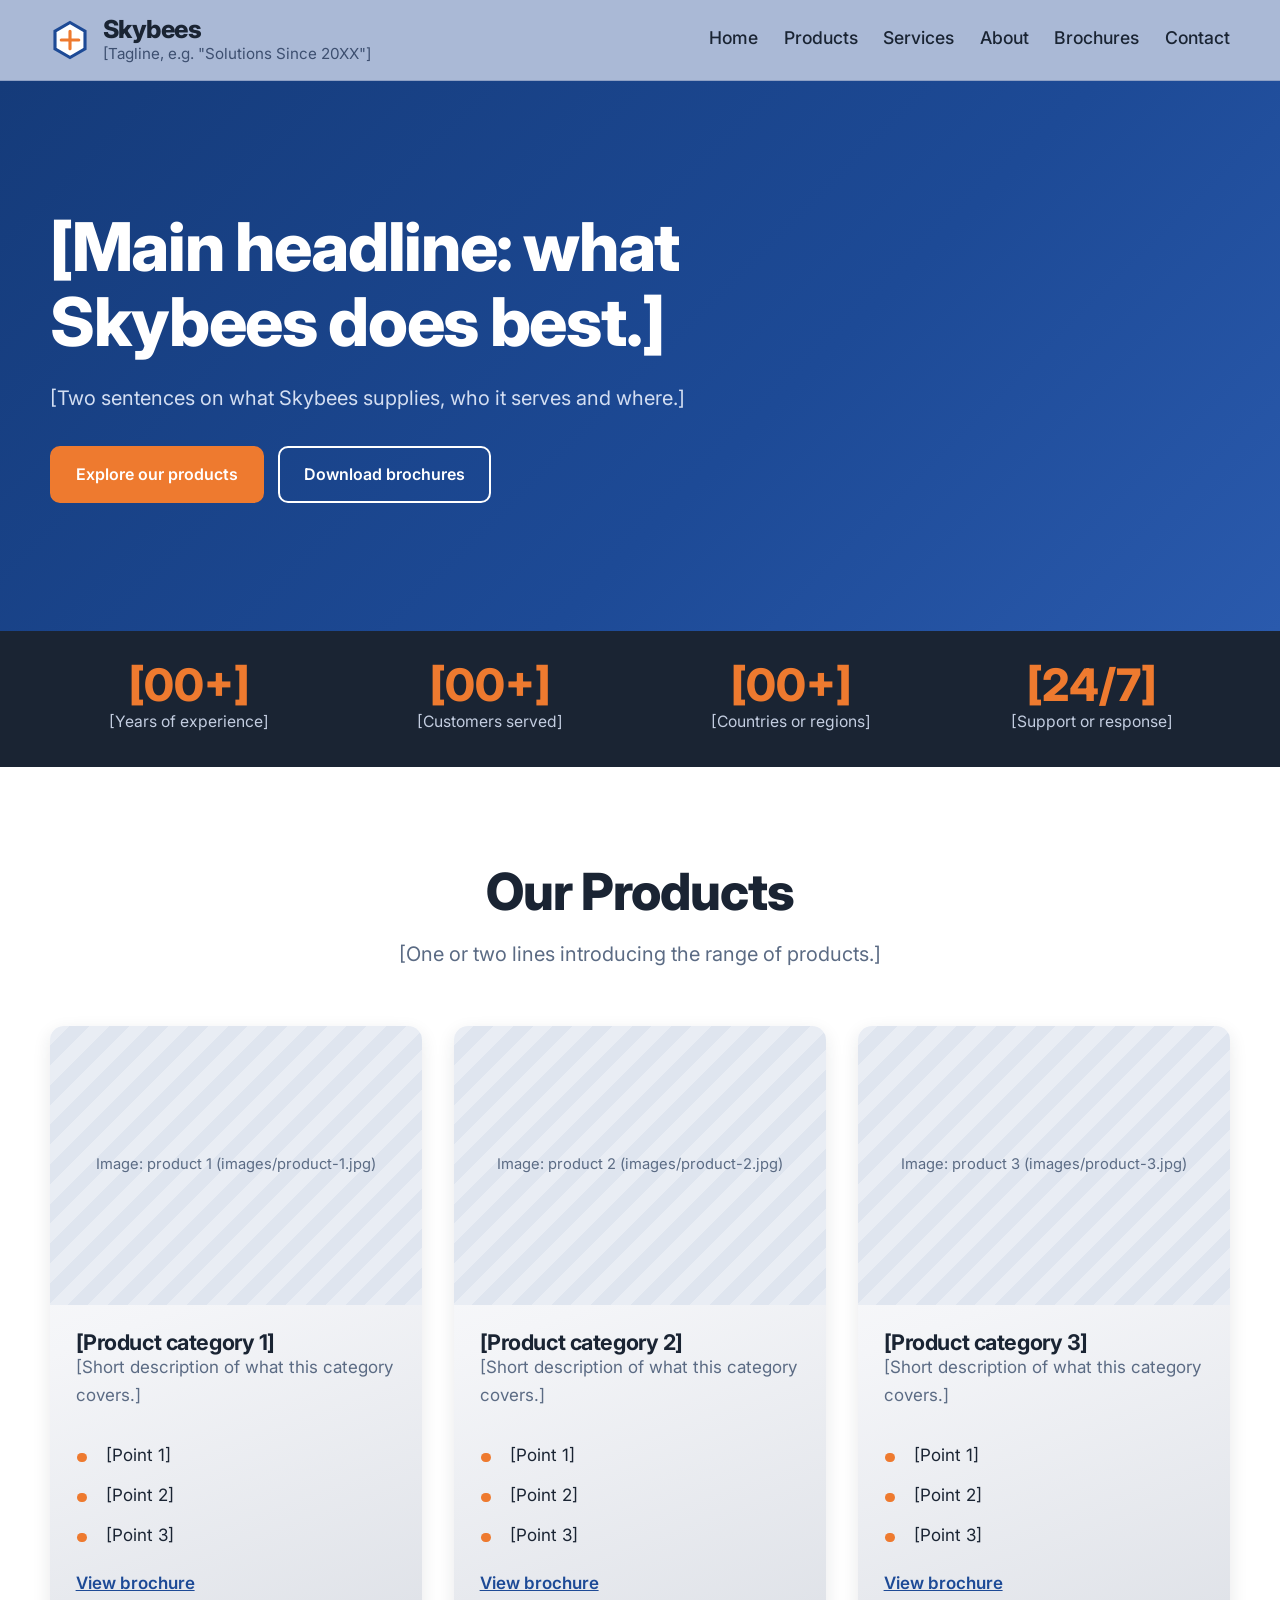
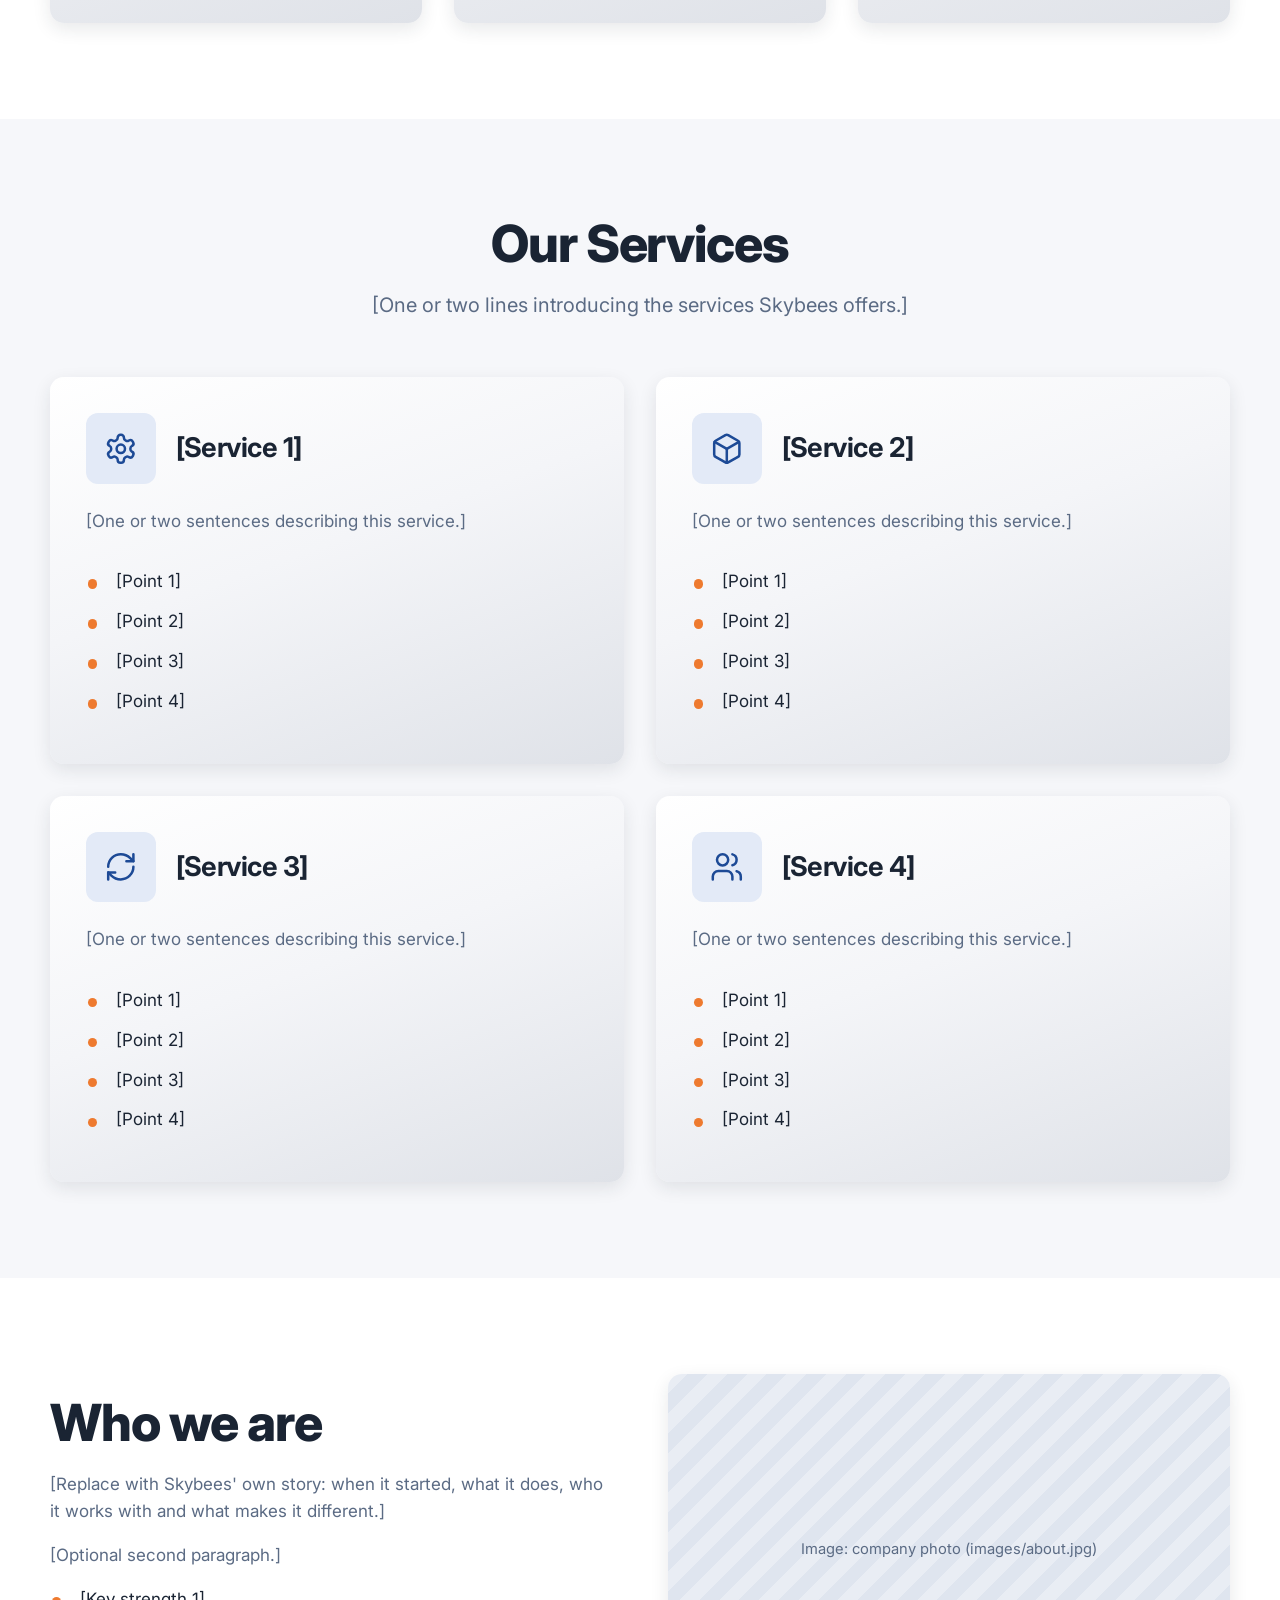
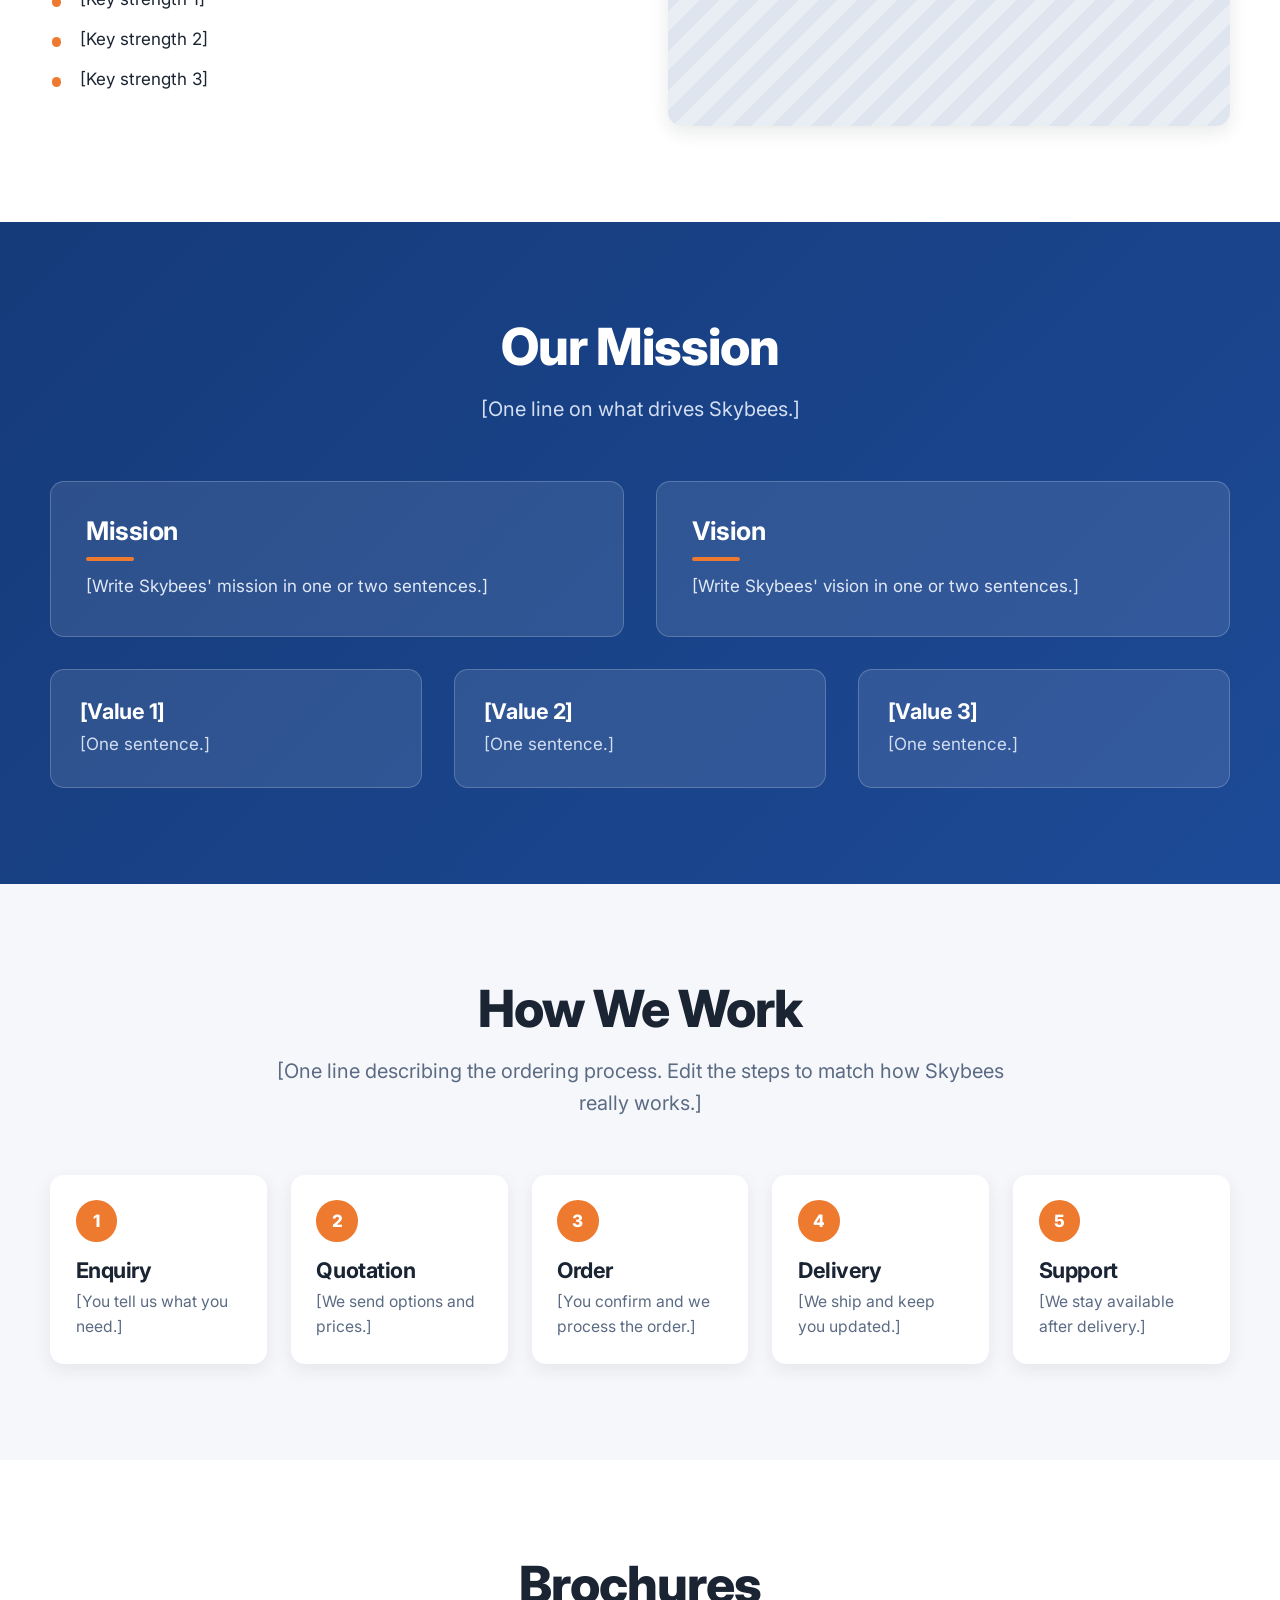
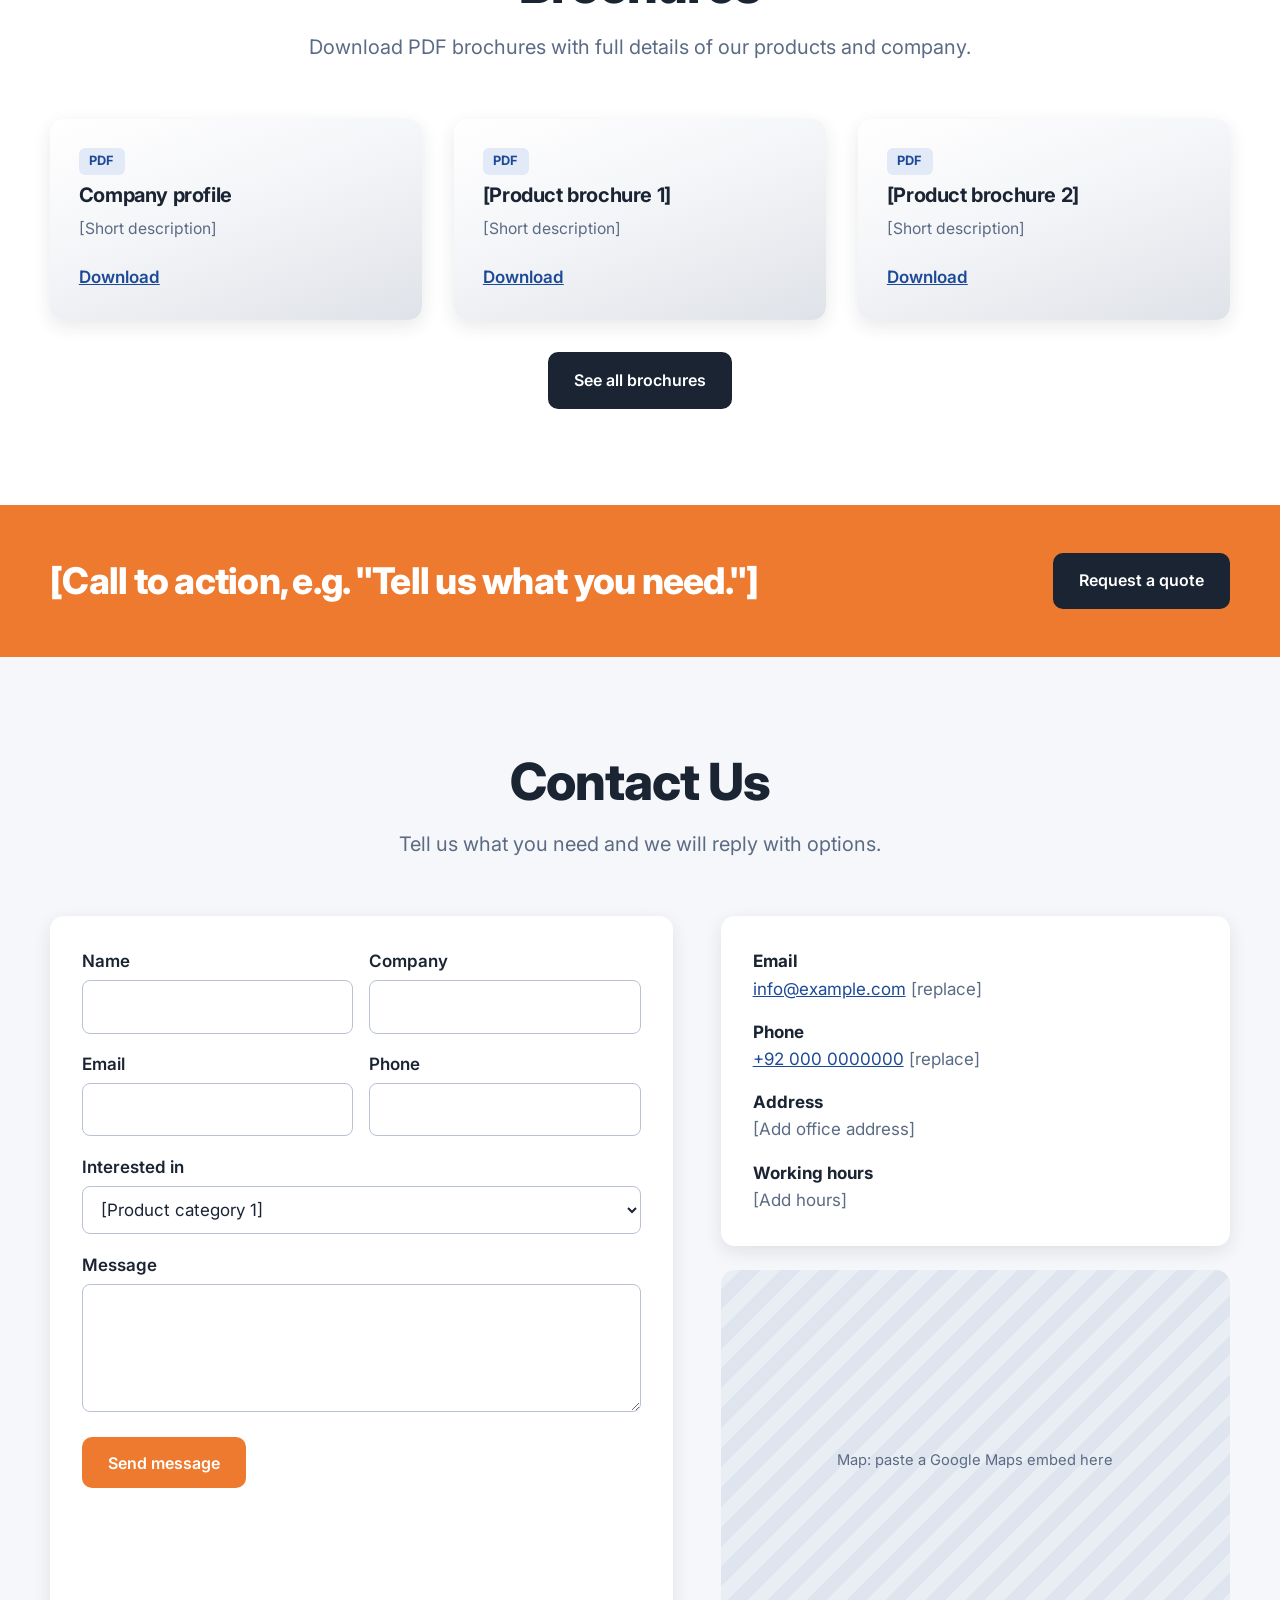
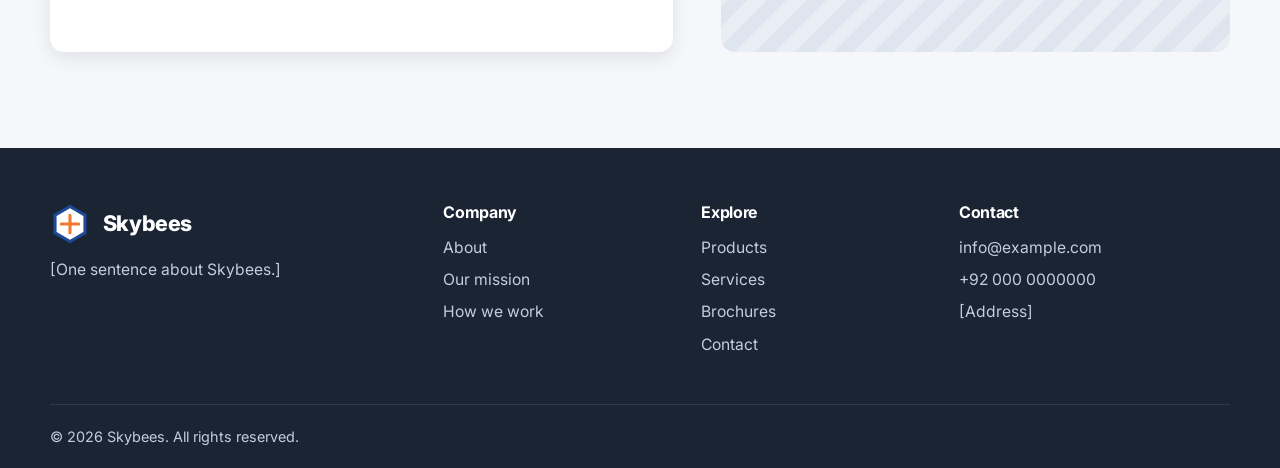
==== index.html @ 5d090267 "First version of Skybees site" ====
<!DOCTYPE html>
<html lang="en">
<head>
  <meta charset="utf-8">
  <meta name="viewport" content="width=device-width, initial-scale=1">
  <title>Skybees</title>
  <meta name="description" content="Skybees: products, services, company information and brochures.">
  <link rel="icon" href="favicon.svg" type="image/svg+xml">
  <link rel="preconnect" href="https://fonts.googleapis.com">
  <link rel="preconnect" href="https://fonts.gstatic.com" crossorigin>
  <link href="https://fonts.googleapis.com/css2?family=Inter:wght@400;500;600;700;800&display=swap" rel="stylesheet">
  <link rel="stylesheet" href="css/style.css">
</head>
<body id="top">

  <a class="skip" href="#main">Skip to content</a>

  <header class="site-header">
    <div class="wrap bar">
      <a class="brand" href="index.html">
        <img src="favicon.svg" alt="" width="40" height="40">
        <span><span class="name">Skybees</span><span class="tag">[Tagline, e.g. "Solutions Since 20XX"]</span></span>
      </a>
      <button class="menu-btn" id="menuBtn" aria-expanded="false" aria-controls="mainNav">Menu</button>
      <nav id="mainNav" aria-label="Main">
        <ul>
          <li><a href="index.html">Home</a></li>
          <li><a href="index.html#products">Products</a></li>
          <li><a href="index.html#services">Services</a></li>
          <li><a href="index.html#about">About</a></li>
          <li><a href="brochures.html">Brochures</a></li>
          <li><a href="index.html#contact">Contact</a></li>
        </ul>
      </nav>
    </div>
  </header>

  <main id="main">

    <!-- HERO -->
    <section class="hero">
      <div class="wrap">
        <h1>[Main headline: what Skybees does best.]</h1>
        <p class="lead">[Two sentences on what Skybees supplies, who it serves and where.]</p>
        <div class="actions">
          <a class="btn primary" href="#products">Explore our products</a>
          <a class="btn" href="brochures.html">Download brochures</a>
        </div>
      </div>
    </section>

    <!-- KEY FIGURES -->
    <section class="stats" aria-label="Key figures">
      <div class="wrap">
        <div class="stat"><strong>[00+]</strong><span>[Years of experience]</span></div>
        <div class="stat"><strong>[00+]</strong><span>[Customers served]</span></div>
        <div class="stat"><strong>[00+]</strong><span>[Countries or regions]</span></div>
        <div class="stat"><strong>[24/7]</strong><span>[Support or response]</span></div>
      </div>
    </section>

    <!-- RANGE OF PRODUCTS -->
    <section class="section" id="products">
      <div class="wrap">
        <div class="section-head">
          <h2>Our Products</h2>
          <p>[One or two lines introducing the range of products.]</p>
        </div>
        <!--
          HOW TO ADD A PRODUCT CATEGORY
          Copy one whole <article class="card product"> ... </article> block and paste it
          after the last one. Change the image, heading and text.
        -->
        <div class="grid three">
          <article class="card product">
            <div class="media">Image: product 1 (images/product-1.jpg)</div>
            <div class="body">
              <h3>[Product category 1]</h3>
              <p>[Short description of what this category covers.]</p>
              <ul class="bullets">
                <li>[Point 1]</li>
                <li>[Point 2]</li>
                <li>[Point 3]</li>
              </ul>
              <a class="more-link" href="brochures.html">View brochure</a>
            </div>
          </article>
          <article class="card product">
            <div class="media">Image: product 2 (images/product-2.jpg)</div>
            <div class="body">
              <h3>[Product category 2]</h3>
              <p>[Short description of what this category covers.]</p>
              <ul class="bullets">
                <li>[Point 1]</li>
                <li>[Point 2]</li>
                <li>[Point 3]</li>
              </ul>
              <a class="more-link" href="brochures.html">View brochure</a>
            </div>
          </article>
          <article class="card product">
            <div class="media">Image: product 3 (images/product-3.jpg)</div>
            <div class="body">
              <h3>[Product category 3]</h3>
              <p>[Short description of what this category covers.]</p>
              <ul class="bullets">
                <li>[Point 1]</li>
                <li>[Point 2]</li>
                <li>[Point 3]</li>
              </ul>
              <a class="more-link" href="brochures.html">View brochure</a>
            </div>
          </article>
        </div>
      </div>
    </section>

    <!-- SERVICES -->
    <section class="section alt" id="services">
      <div class="wrap">
        <div class="section-head">
          <h2>Our Services</h2>
          <p>[One or two lines introducing the services Skybees offers.]</p>
        </div>
        <!--
          HOW TO ADD A SERVICE
          Copy one whole <article class="card"> ... </article> block and paste it after
          the last one. The icon is the small drawing inside <div class="icon">.
        -->
        <div class="grid two">
        <article class="card">
          <div class="body">
            <div class="card-head"><div class="icon"><svg viewBox="0 0 24 24" aria-hidden="true"><path d="M12.22 2h-.44a2 2 0 0 0-2 2v.18a2 2 0 0 1-1 1.73l-.43.25a2 2 0 0 1-2 0l-.15-.08a2 2 0 0 0-2.73.73l-.22.38a2 2 0 0 0 .73 2.73l.15.1a2 2 0 0 1 1 1.72v.51a2 2 0 0 1-1 1.74l-.15.09a2 2 0 0 0-.73 2.73l.22.38a2 2 0 0 0 2.73.73l.15-.08a2 2 0 0 1 2 0l.43.25a2 2 0 0 1 1 1.73V20a2 2 0 0 0 2 2h.44a2 2 0 0 0 2-2v-.18a2 2 0 0 1 1-1.73l.43-.25a2 2 0 0 1 2 0l.15.08a2 2 0 0 0 2.73-.73l.22-.39a2 2 0 0 0-.73-2.73l-.15-.08a2 2 0 0 1-1-1.74v-.5a2 2 0 0 1 1-1.74l.15-.09a2 2 0 0 0 .73-2.73l-.22-.38a2 2 0 0 0-2.73-.73l-.15.08a2 2 0 0 1-2 0l-.43-.25a2 2 0 0 1-1-1.73V4a2 2 0 0 0-2-2z"/><circle cx="12" cy="12" r="3"/></svg></div><h3>[Service 1]</h3></div>
            <p>[One or two sentences describing this service.]</p>
            <ul class="bullets">
              <li>[Point 1]</li>
              <li>[Point 2]</li>
              <li>[Point 3]</li>
              <li>[Point 4]</li>
            </ul>
          </div>
        </article>
        <article class="card">
          <div class="body">
            <div class="card-head"><div class="icon"><svg viewBox="0 0 24 24" aria-hidden="true"><path d="M21 8a2 2 0 0 0-1-1.73l-7-4a2 2 0 0 0-2 0l-7 4A2 2 0 0 0 3 8v8a2 2 0 0 0 1 1.73l7 4a2 2 0 0 0 2 0l7-4A2 2 0 0 0 21 16Z"/><path d="m3.3 7 8.7 5 8.7-5"/><path d="M12 22V12"/></svg></div><h3>[Service 2]</h3></div>
            <p>[One or two sentences describing this service.]</p>
            <ul class="bullets">
              <li>[Point 1]</li>
              <li>[Point 2]</li>
              <li>[Point 3]</li>
              <li>[Point 4]</li>
            </ul>
          </div>
        </article>
        <article class="card">
          <div class="body">
            <div class="card-head"><div class="icon"><svg viewBox="0 0 24 24" aria-hidden="true"><path d="M3 12a9 9 0 0 1 9-9 9.75 9.75 0 0 1 6.74 2.74L21 8"/><path d="M21 3v5h-5"/><path d="M21 12a9 9 0 0 1-9 9 9.75 9.75 0 0 1-6.74-2.74L3 16"/><path d="M8 16H3v5"/></svg></div><h3>[Service 3]</h3></div>
            <p>[One or two sentences describing this service.]</p>
            <ul class="bullets">
              <li>[Point 1]</li>
              <li>[Point 2]</li>
              <li>[Point 3]</li>
              <li>[Point 4]</li>
            </ul>
          </div>
        </article>
        <article class="card">
          <div class="body">
            <div class="card-head"><div class="icon"><svg viewBox="0 0 24 24" aria-hidden="true"><path d="M16 21v-2a4 4 0 0 0-4-4H6a4 4 0 0 0-4 4v2"/><circle cx="9" cy="7" r="4"/><path d="M22 21v-2a4 4 0 0 0-3-3.87"/><path d="M16 3.13a4 4 0 0 1 0 7.75"/></svg></div><h3>[Service 4]</h3></div>
            <p>[One or two sentences describing this service.]</p>
            <ul class="bullets">
              <li>[Point 1]</li>
              <li>[Point 2]</li>
              <li>[Point 3]</li>
              <li>[Point 4]</li>
            </ul>
          </div>
        </article>
        </div>
      </div>
    </section>

    <!-- ABOUT / WHO WE ARE -->
    <section class="section" id="about">
      <div class="wrap two-col">
        <div>
          <h2>Who we are</h2>
          <p>[Replace with Skybees' own story: when it started, what it does, who it works with and what makes it different.]</p>
          <p>[Optional second paragraph.]</p>
          <ul class="bullets">
            <li>[Key strength 1]</li>
            <li>[Key strength 2]</li>
            <li>[Key strength 3]</li>
          </ul>
        </div>
        <div class="media wide">
          <!-- Replace this text with: <img src="images/about.jpg" alt="Describe the photo"> -->
          Image: company photo (images/about.jpg)
        </div>
      </div>
    </section>

    <!-- OUR MISSION -->
    <section class="section blue" id="mission">
      <div class="wrap">
        <div class="section-head">
          <h2>Our Mission</h2>
          <p>[One line on what drives Skybees.]</p>
        </div>
        <div class="mv">
          <div class="panel">
            <h3>Mission</h3>
            <p>[Write Skybees' mission in one or two sentences.]</p>
          </div>
          <div class="panel">
            <h3>Vision</h3>
            <p>[Write Skybees' vision in one or two sentences.]</p>
          </div>
        </div>
        <div class="grid three values">
          <div class="feature"><h3>[Value 1]</h3><p>[One sentence.]</p></div>
          <div class="feature"><h3>[Value 2]</h3><p>[One sentence.]</p></div>
          <div class="feature"><h3>[Value 3]</h3><p>[One sentence.]</p></div>
        </div>
      </div>
    </section>

    <!-- HOW WE WORK -->
    <section class="section alt" id="process">
      <div class="wrap">
        <div class="section-head">
          <h2>How We Work</h2>
          <p>[One line describing the ordering process. Edit the steps to match how Skybees really works.]</p>
        </div>
        <ol class="steps">
          <li><h3>Enquiry</h3><p>[You tell us what you need.]</p></li>
          <li><h3>Quotation</h3><p>[We send options and prices.]</p></li>
          <li><h3>Order</h3><p>[You confirm and we process the order.]</p></li>
          <li><h3>Delivery</h3><p>[We ship and keep you updated.]</p></li>
          <li><h3>Support</h3><p>[We stay available after delivery.]</p></li>
        </ol>
      </div>
    </section>

    <!-- BROCHURES -->
    <section class="section" id="brochures-teaser">
      <div class="wrap">
        <div class="section-head">
          <h2>Brochures</h2>
          <p>Download PDF brochures with full details of our products and company.</p>
        </div>
        <div class="grid three">
          <div class="brochure"><span class="badge">PDF</span><h3>Company profile</h3><p>[Short description]</p><a class="dl" href="brochures/company-profile.pdf" download>Download</a></div>
          <div class="brochure"><span class="badge">PDF</span><h3>[Product brochure 1]</h3><p>[Short description]</p><a class="dl" href="brochures/product-1.pdf" download>Download</a></div>
          <div class="brochure"><span class="badge">PDF</span><h3>[Product brochure 2]</h3><p>[Short description]</p><a class="dl" href="brochures/product-2.pdf" download>Download</a></div>
        </div>
        <div class="actions" style="justify-content:center"><a class="btn dark" href="brochures.html">See all brochures</a></div>
      </div>
    </section>

    <!-- CTA BAND -->
    <section class="cta-band" aria-label="Request a quote">
      <div class="wrap">
        <h2>[Call to action, e.g. "Tell us what you need."]</h2>
        <a class="btn dark" href="#contact">Request a quote</a>
      </div>
    </section>

    <!-- CONTACT -->
    <section class="section alt" id="contact">
      <div class="wrap">
        <div class="section-head">
          <h2>Contact Us</h2>
          <p>Tell us what you need and we will reply with options.</p>
        </div>
        <div class="contact-grid">
          <!--
            CONTACT FORM
            This is a static site, so the form is sent by Formspree (free).
            1. Create a form at formspree.io and copy its address.
            2. Replace YOUR_FORM_ID below with the ID from that address.
          -->
          <form class="form-card" action="https://formspree.io/f/YOUR_FORM_ID" method="POST">
            <div class="row2">
              <div><label for="name">Name</label><input id="name" name="name" autocomplete="name" required></div>
              <div><label for="company">Company</label><input id="company" name="company" autocomplete="organization"></div>
            </div>
            <div class="row2">
              <div><label for="email">Email</label><input id="email" name="email" type="email" autocomplete="email" required></div>
              <div><label for="phone">Phone</label><input id="phone" name="phone" type="tel" autocomplete="tel"></div>
            </div>
            <label for="topic">Interested in</label>
            <select id="topic" name="topic">
              <option>[Product category 1]</option>
              <option>[Product category 2]</option>
              <option>[Product category 3]</option>
              <option>Something else</option>
            </select>
            <label for="message">Message</label>
            <textarea id="message" name="message" required></textarea>
            <button class="btn primary" type="submit">Send message</button>
          </form>

          <div>
            <dl class="facts">
              <dt>Email</dt>
              <dd><a href="mailto:info@example.com">info@example.com</a> [replace]</dd>
              <dt>Phone</dt>
              <dd><a href="tel:+920000000000">+92 000 0000000</a> [replace]</dd>
              <dt>Address</dt>
              <dd>[Add office address]</dd>
              <dt>Working hours</dt>
              <dd>[Add hours]</dd>
            </dl>
            <div class="media map-slot">Map: paste a Google Maps embed here</div>
          </div>
        </div>
      </div>
    </section>

  </main>

  <footer class="site-footer">
    <div class="wrap footer-grid">
      <div>
        <a class="brand" href="index.html"><img src="favicon.svg" alt="" width="36" height="36"><span><span class="name">Skybees</span></span></a>
        <p>[One sentence about Skybees.]</p>
      </div>
      <div>
        <h3>Company</h3>
        <ul>
          <li><a href="index.html#about">About</a></li>
          <li><a href="index.html#mission">Our mission</a></li>
          <li><a href="index.html#process">How we work</a></li>
        </ul>
      </div>
      <div>
        <h3>Explore</h3>
        <ul>
          <li><a href="index.html#products">Products</a></li>
          <li><a href="index.html#services">Services</a></li>
          <li><a href="brochures.html">Brochures</a></li>
          <li><a href="index.html#contact">Contact</a></li>
        </ul>
      </div>
      <div>
        <h3>Contact</h3>
        <ul>
          <li><a href="mailto:info@example.com">info@example.com</a></li>
          <li><a href="tel:+920000000000">+92 000 0000000</a></li>
          <li>[Address]</li>
        </ul>
      </div>
    </div>
    <div class="wrap footer-base">&copy; <span id="year">2026</span> Skybees. All rights reserved.</div>
  </footer>

  <script src="js/main.js"></script>
</body>
</html>
---- css/style.css ----
/* ---------- Skybees site styles ---------- */
/* Look and feel follows the reference site: blue header and hero, centred section
   headings, soft rounded cards with icon tiles and orange bullet points. */

:root {
  --blue: #1d4a96;
  --blue-dark: #153b7a;
  --blue-soft: #e3eaf7;
  --header-bg: #aab9d6;
  --orange: #ee7a2f;
  --navy: #1a2433;
  --gray: #5b6b84;
  --line: #dde2ea;
  --white: #ffffff;
  --page: #ffffff;
  --page-alt: #f6f7fa;
  --font: "Inter", "Segoe UI", system-ui, -apple-system, "Helvetica Neue", Arial, sans-serif;
}

*, *::before, *::after { box-sizing: border-box; }
html { scroll-behavior: smooth; scroll-padding-top: 6rem; }

body {
  margin: 0;
  background: var(--page);
  color: var(--navy);
  font-family: var(--font);
  font-size: 1.0625rem;
  line-height: 1.6;
}

img { max-width: 100%; height: auto; display: block; }
a { color: var(--blue); }
:focus-visible { outline: 3px solid var(--orange); outline-offset: 3px; }

h1, h2, h3 { line-height: 1.12; margin: 0; letter-spacing: -0.02em; }
h1 { font-size: clamp(2.4rem, 6vw, 4.2rem); font-weight: 800; }
h2 { font-size: clamp(2rem, 4.5vw, 3.2rem); font-weight: 800; }
h3 { font-size: 1.35rem; font-weight: 700; }
p { margin: 0 0 1em; }

.wrap { width: min(1180px, 100% - 2.5rem); margin-inline: auto; }

.skip { position: absolute; left: -999px; top: 0; background: var(--orange); color: var(--navy); padding: .5rem 1rem; z-index: 50; }
.skip:focus { left: 0; }

/* ---------- Header ---------- */
.site-header { position: sticky; top: 0; z-index: 30; background: var(--header-bg); border-bottom: 1px solid #8ea0c4; }
.bar { display: flex; align-items: center; justify-content: space-between; gap: 1rem; min-height: 5rem; }
.brand { display: flex; align-items: center; gap: .8rem; text-decoration: none; color: var(--navy); }
.brand img { width: 40px; height: 40px; }
.brand .name { display: block; font-weight: 800; font-size: 1.55rem; line-height: 1.1; letter-spacing: -0.02em; }
.brand .tag { display: block; font-size: .95rem; color: #3d4f70; line-height: 1.3; }

nav ul { list-style: none; display: flex; align-items: center; gap: 1.6rem; margin: 0; padding: 0; }
nav a { display: block; padding: .4rem 0; color: var(--navy); text-decoration: none; font-weight: 500; font-size: 1.1rem; border-bottom: 3px solid transparent; }
nav a:hover { border-bottom-color: var(--blue); }
nav a[aria-current="page"] { border-bottom-color: var(--orange); }

.menu-btn { display: none; background: rgba(255,255,255,.5); border: 1px solid #8ea0c4; color: var(--navy); font: inherit; padding: .45rem .8rem; border-radius: 8px; cursor: pointer; }
@media (max-width: 900px) {
  .menu-btn { display: block; }
  nav { display: none; position: absolute; left: 0; right: 0; top: 100%; background: var(--header-bg); border-bottom: 1px solid #8ea0c4; }
  nav.open { display: block; }
  nav ul { flex-direction: column; align-items: stretch; gap: 0; padding: .5rem 1.25rem 1rem; }
  nav a { padding: .7rem 0; }
}
@media (max-width: 520px) { .brand .tag { display: none; } }

/* ---------- Buttons ---------- */
.actions { display: flex; flex-wrap: wrap; gap: .85rem; margin-top: 2rem; }
.btn { display: inline-block; padding: .85rem 1.5rem; font-weight: 600; font-size: 1rem; font-family: inherit; text-decoration: none; border-radius: 10px; border: 2px solid currentColor; color: inherit; background: transparent; cursor: pointer; }
.btn.primary { background: var(--orange); border-color: var(--orange); color: var(--white); }
.btn.dark { background: var(--navy); border-color: var(--navy); color: var(--white); }
.btn:hover { transform: translateY(-1px); }

/* ---------- Hero ---------- */
.hero { position: relative; background: linear-gradient(135deg, var(--blue-dark) 0%, var(--blue) 60%, #2a5aad 100%); color: var(--white); overflow: hidden; }
/* To use a photo: put it at images/hero.jpg, then replace the background line above with:
   background: linear-gradient(rgba(21,59,122,.88), rgba(29,74,150,.82)), url("../images/hero.jpg") center / cover; */
.hero .wrap { padding-block: clamp(4rem, 10vw, 8rem); }
.hero h1 { max-width: 18ch; }
.hero .lead { font-size: 1.25rem; color: #d3def2; margin-top: 1.4rem; max-width: 52ch; }
.hero .btn:not(.primary) { color: var(--white); }

/* ---------- Stats ---------- */
.stats { background: var(--navy); color: var(--white); }
.stats .wrap { display: grid; grid-template-columns: repeat(4, 1fr); gap: 1.5rem; padding-block: 2rem; text-align: center; }
.stat strong { display: block; font-size: clamp(2rem, 4vw, 2.8rem); font-weight: 800; line-height: 1; color: var(--orange); }
.stat span { font-size: .98rem; color: #c3cde0; }
@media (max-width: 760px) { .stats .wrap { grid-template-columns: repeat(2, 1fr); } }

/* ---------- Sections ---------- */
.section { padding-block: clamp(3.5rem, 8vw, 6rem); }
.section.alt { background: var(--page-alt); }
.section.blue { background: linear-gradient(135deg, var(--blue-dark), var(--blue)); color: var(--white); }
.section-head { text-align: center; max-width: 48rem; margin: 0 auto 3.5rem; }
.section-head p { color: var(--gray); font-size: 1.25rem; margin: 1.1rem 0 0; }
.blue .section-head p { color: #d3def2; }

.page-head { background: linear-gradient(135deg, var(--blue-dark), var(--blue)); color: var(--white); padding-block: clamp(3rem, 7vw, 5rem); text-align: center; }
.page-head p { color: #d3def2; font-size: 1.25rem; margin: 1rem auto 0; max-width: 40rem; }

/* ---------- Image placeholders ---------- */
.media {
  aspect-ratio: 4 / 3;
  background: repeating-linear-gradient(135deg, #e9edf4 0 14px, #dfe5ef 14px 28px);
  display: grid; place-items: center;
  color: var(--gray); font-size: .92rem; text-align: center; padding: 1rem;
  overflow: hidden;
}
.media img { width: 100%; height: 100%; object-fit: cover; }
.media.wide { aspect-ratio: 16 / 10; }

/* ---------- Cards ---------- */
.grid { display: grid; gap: 2rem; }
.grid.two { grid-template-columns: repeat(2, 1fr); }
.grid.three { grid-template-columns: repeat(3, 1fr); }
.grid.four { grid-template-columns: repeat(4, 1fr); }
@media (max-width: 1000px) { .grid.three, .grid.four { grid-template-columns: repeat(2, 1fr); } }
@media (max-width: 720px) { .grid.two, .grid.three, .grid.four { grid-template-columns: 1fr; } }

.card {
  background: linear-gradient(160deg, #ffffff 0%, #f4f5f8 45%, #dfe2e8 100%);
  border-radius: 14px;
  box-shadow: 0 6px 18px rgba(26, 36, 51, .10);
  overflow: hidden;
  display: flex; flex-direction: column;
}
.card .body { padding: 2.25rem; display: flex; flex-direction: column; flex: 1; }
.card.product .body { padding: 1.6rem; }

.card-head { display: flex; align-items: center; gap: 1.2rem; margin-bottom: 1.5rem; }
.card-head h3 { font-size: 1.7rem; }
.icon { flex: none; width: 4.4rem; height: 4.4rem; border-radius: 12px; background: var(--blue-soft); color: var(--blue); display: grid; place-items: center; }
.icon svg { width: 2.1rem; height: 2.1rem; fill: none; stroke: currentColor; stroke-width: 1.8; stroke-linecap: round; stroke-linejoin: round; }

.card p { color: var(--gray); }
.bullets { list-style: none; margin: 1rem 0 0; padding: 0; }
.bullets li { position: relative; padding-left: 1.9rem; margin-bottom: .8rem; color: var(--navy); }
.bullets li::before { content: ""; position: absolute; left: .1rem; top: .65em; width: .6rem; height: .6rem; border-radius: 50%; background: var(--orange); }
.card .more-link { margin-top: auto; padding-top: .5rem; font-weight: 600; }

.feature { background: var(--white); border-radius: 14px; box-shadow: 0 6px 18px rgba(26, 36, 51, .08); padding: 1.8rem; }
.feature h3 { margin-bottom: .5rem; }
.feature p { margin: 0; color: var(--gray); }

/* ---------- About ---------- */
.two-col { display: grid; grid-template-columns: 1fr 1fr; gap: 3.5rem; align-items: center; }
@media (max-width: 860px) { .two-col { grid-template-columns: 1fr; gap: 2rem; } }
.two-col h2 { margin-bottom: 1.2rem; }
.two-col p { color: var(--gray); }
.two-col .media { border-radius: 14px; box-shadow: 0 6px 18px rgba(26, 36, 51, .10); }

/* ---------- Mission / vision ---------- */
.mv { display: grid; grid-template-columns: 1fr 1fr; gap: 2rem; }
@media (max-width: 760px) { .mv { grid-template-columns: 1fr; } }
.mv .panel { background: rgba(255,255,255,.1); border: 1px solid rgba(255,255,255,.2); border-radius: 14px; padding: 2.2rem; }
.mv h3 { font-size: 1.6rem; margin-bottom: .8rem; }
.mv h3::after { content: ""; display: block; width: 3rem; height: 4px; background: var(--orange); margin-top: .7rem; border-radius: 2px; }
.mv p { margin: 0; color: #e1e9f7; }
.values { margin-top: 2rem; }
.blue .feature { background: rgba(255,255,255,.1); border: 1px solid rgba(255,255,255,.2); box-shadow: none; }
.blue .feature p { color: #d3def2; }

/* ---------- Process ---------- */
.steps { list-style: none; counter-reset: step; margin: 0; padding: 0; display: grid; grid-template-columns: repeat(5, 1fr); gap: 1.5rem; }
@media (max-width: 1000px) { .steps { grid-template-columns: 1fr; } }
.steps li { counter-increment: step; background: var(--white); border-radius: 14px; box-shadow: 0 6px 18px rgba(26, 36, 51, .08); padding: 1.6rem; }
.steps li::before { content: counter(step); display: grid; place-items: center; width: 2.6rem; height: 2.6rem; border-radius: 50%; background: var(--orange); color: var(--white); font-weight: 800; margin-bottom: 1rem; }
.steps p { margin: .4rem 0 0; color: var(--gray); font-size: .98rem; }

/* ---------- Brochures ---------- */
.brochure { background: linear-gradient(160deg, #ffffff 0%, #f4f5f8 45%, #dfe2e8 100%); border-radius: 14px; box-shadow: 0 6px 18px rgba(26, 36, 51, .10); padding: 1.8rem; display: flex; flex-direction: column; gap: .6rem; }
.brochure .badge { align-self: flex-start; background: var(--blue-soft); color: var(--blue); font-size: .8rem; font-weight: 700; padding: .2rem .65rem; border-radius: 6px; }
.brochure h3 { font-size: 1.25rem; }
.brochure p { margin: 0; color: var(--gray); font-size: .98rem; }
.brochure .dl { margin-top: auto; padding-top: .8rem; font-weight: 600; }

/* ---------- CTA band ---------- */
.cta-band { background: var(--orange); color: var(--white); }
.cta-band .wrap { display: flex; justify-content: space-between; align-items: center; gap: 1.5rem; flex-wrap: wrap; padding-block: 3rem; }
.cta-band h2 { font-size: clamp(1.6rem, 3.2vw, 2.3rem); }

/* ---------- Contact ---------- */
.contact-grid { display: grid; grid-template-columns: 1.1fr .9fr; gap: 3rem; }
@media (max-width: 860px) { .contact-grid { grid-template-columns: 1fr; gap: 2rem; } }
.form-card, .facts { background: var(--white); border-radius: 14px; box-shadow: 0 6px 18px rgba(26, 36, 51, .10); padding: 2rem; margin: 0; }
label { display: block; font-weight: 600; margin-bottom: .3rem; }
input, select, textarea { width: 100%; font: inherit; color: var(--navy); background: var(--white); border: 1px solid #b8c2d3; border-radius: 8px; padding: .75rem .85rem; margin-bottom: 1.1rem; }
textarea { min-height: 8rem; resize: vertical; }
.row2 { display: grid; grid-template-columns: 1fr 1fr; gap: 1rem; }
@media (max-width: 560px) { .row2 { grid-template-columns: 1fr; gap: 0; } }
.facts dt { font-weight: 700; }
.facts dd { margin: 0 0 1rem; color: var(--gray); }
.facts dd:last-child { margin-bottom: 0; }
.map-slot { margin-top: 1.5rem; border-radius: 14px; }

/* ---------- Footer ---------- */
.site-footer { background: var(--navy); color: #c3cde0; padding-top: 3.5rem; font-size: .98rem; }
.site-footer a { color: #c3cde0; text-decoration: none; }
.site-footer a:hover { color: var(--white); text-decoration: underline; }
.footer-grid { display: grid; grid-template-columns: 1.6fr 1fr 1fr 1.2fr; gap: 2rem; padding-bottom: 2.5rem; }
@media (max-width: 860px) { .footer-grid { grid-template-columns: 1fr 1fr; } }
@media (max-width: 520px) { .footer-grid { grid-template-columns: 1fr; } }
.site-footer h3 { color: var(--white); font-size: 1rem; margin-bottom: .8rem; }
.site-footer ul { list-style: none; margin: 0; padding: 0; }
.site-footer li { margin-bottom: .45rem; }
.site-footer .brand { color: var(--white); margin-bottom: .8rem; }
.site-footer .brand .name { font-size: 1.35rem; }
.footer-base { border-top: 1px solid #2c3b52; padding-block: 1.25rem; font-size: .9rem; }

@media (prefers-reduced-motion: reduce) {
  html { scroll-behavior: auto; }
  .btn:hover { transform: none; }
}
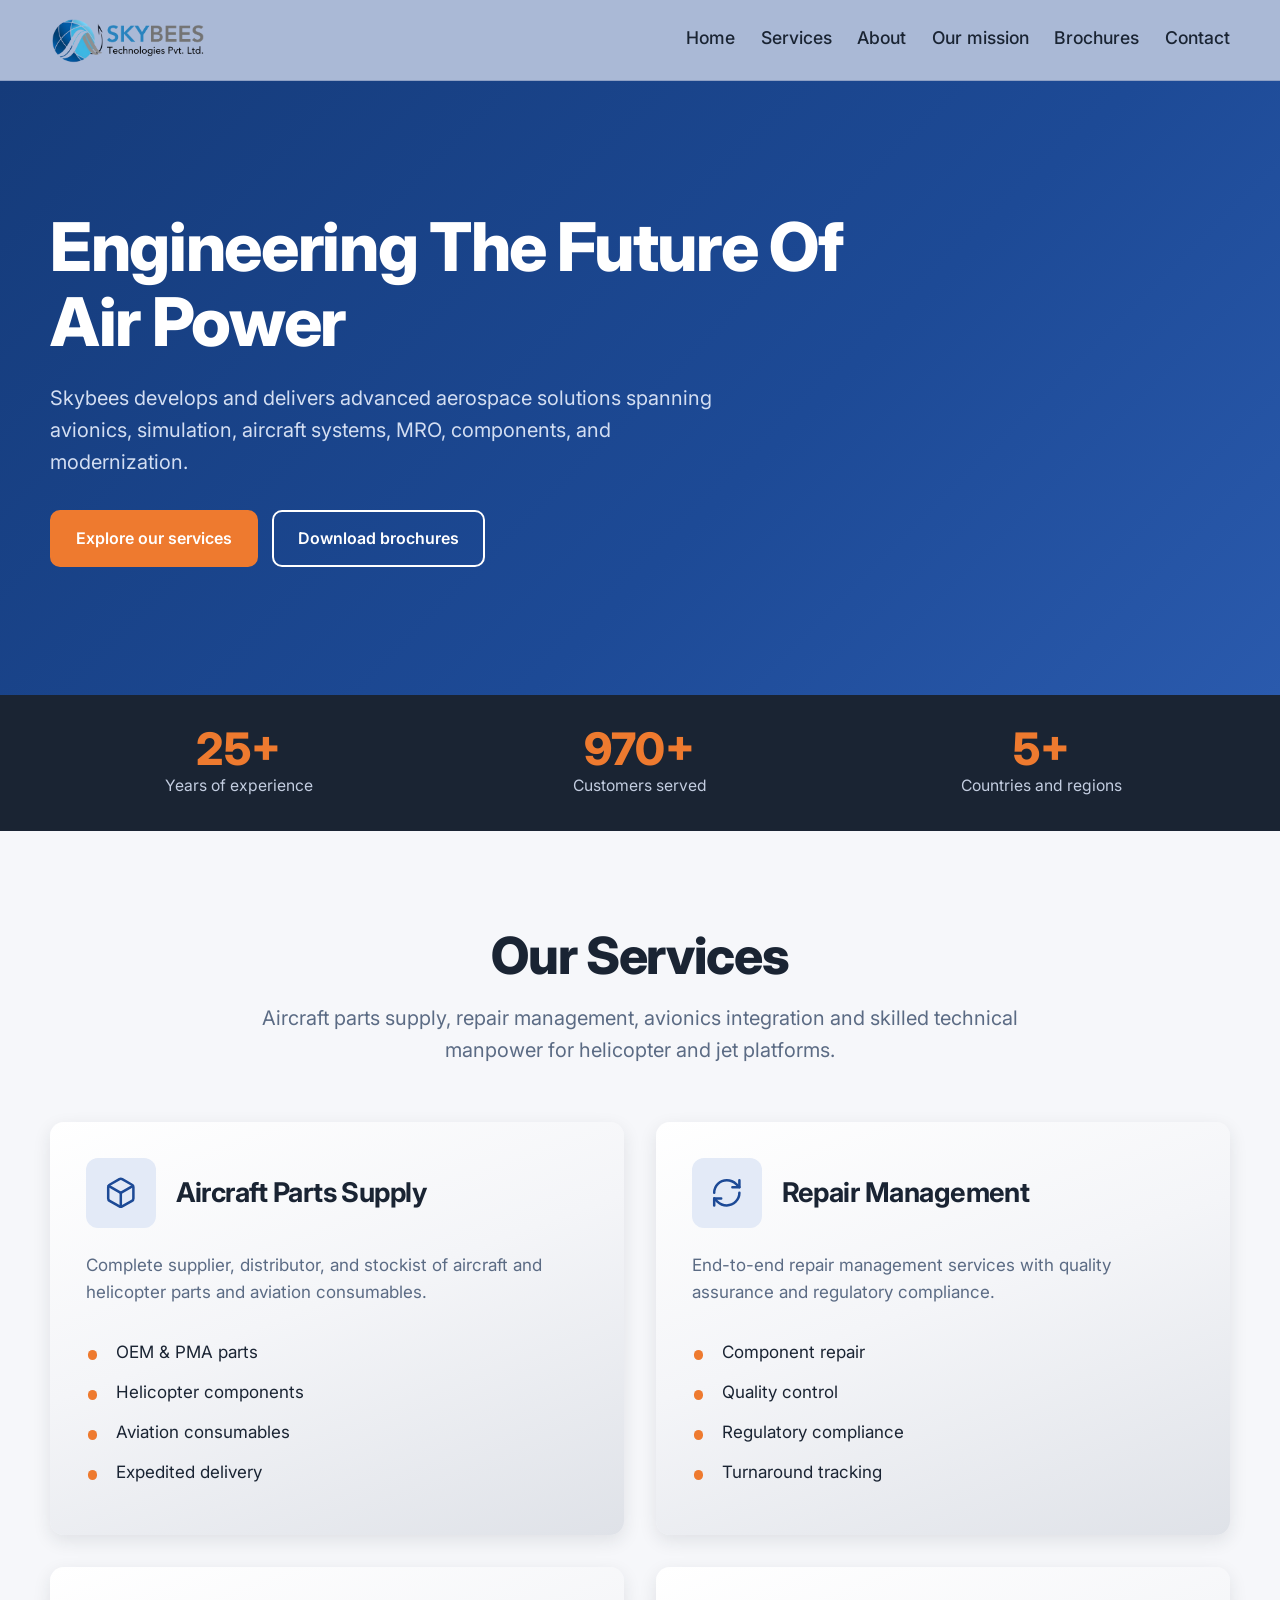
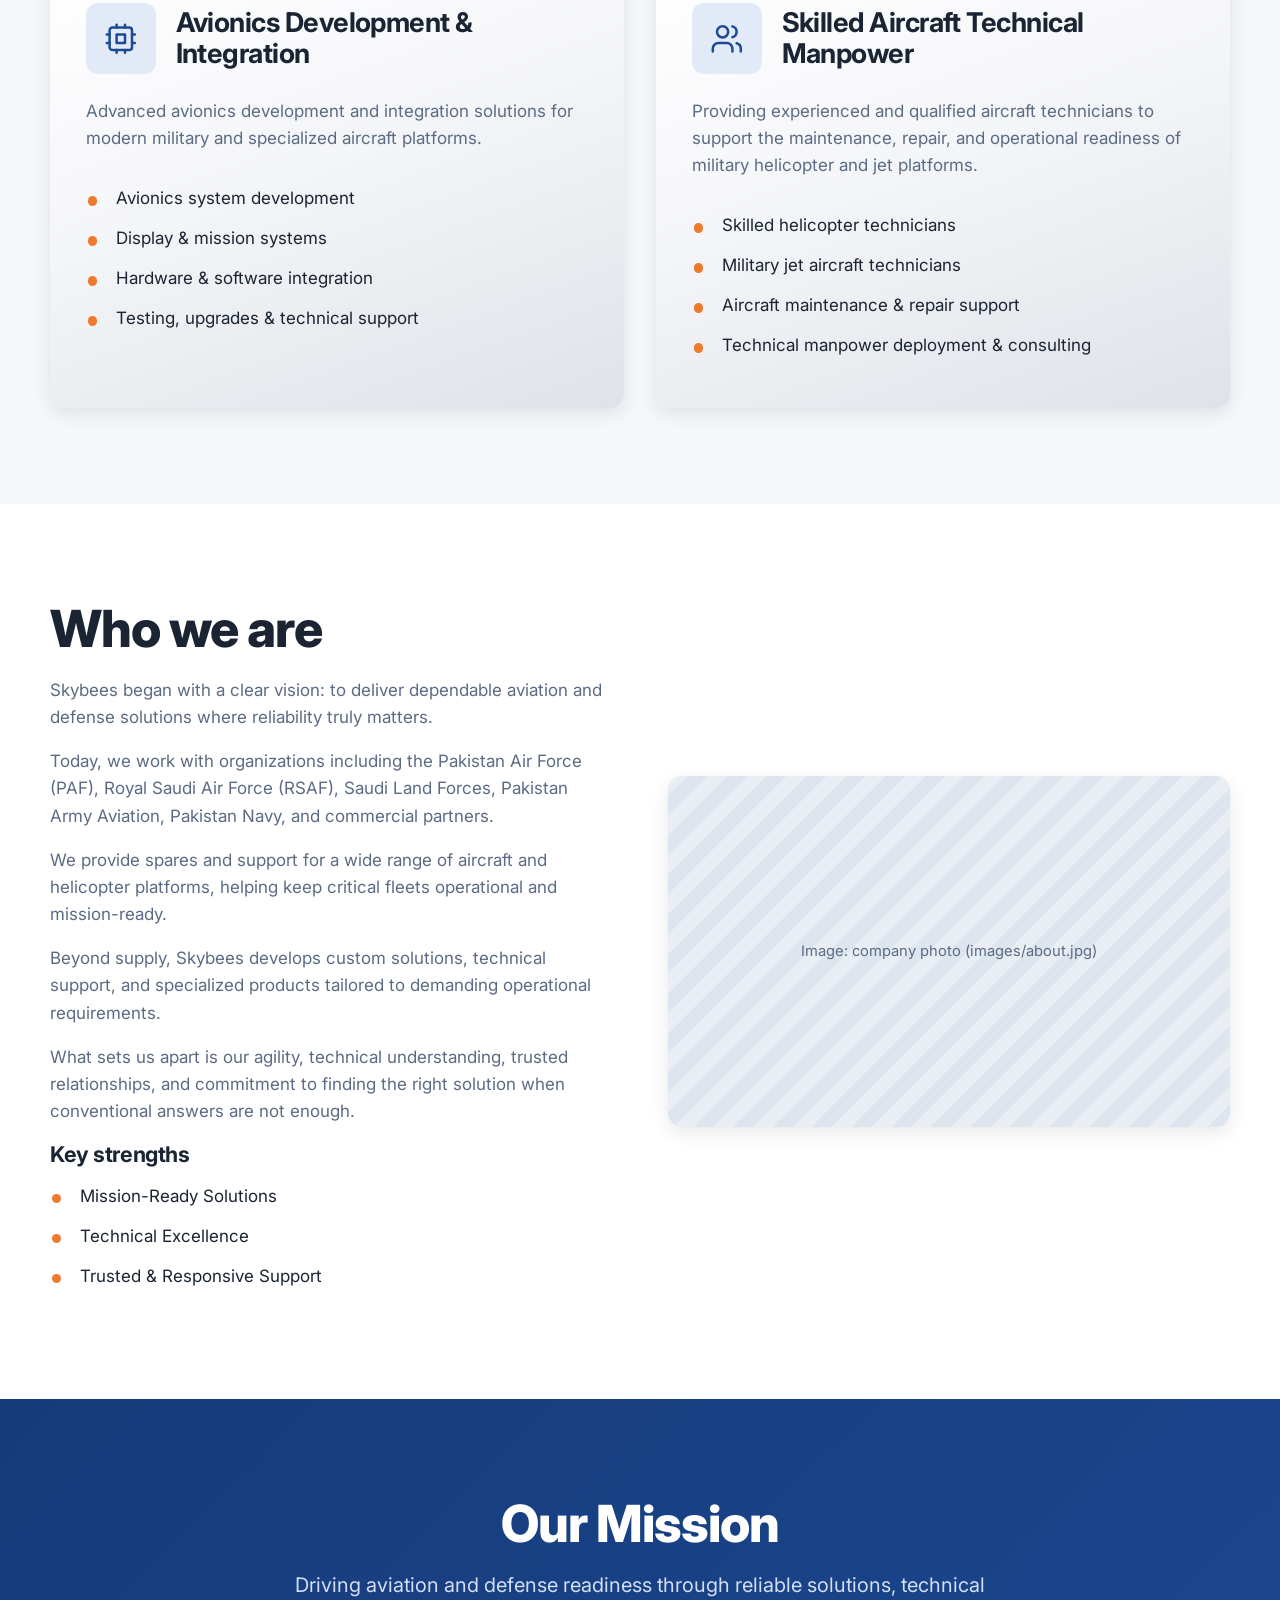
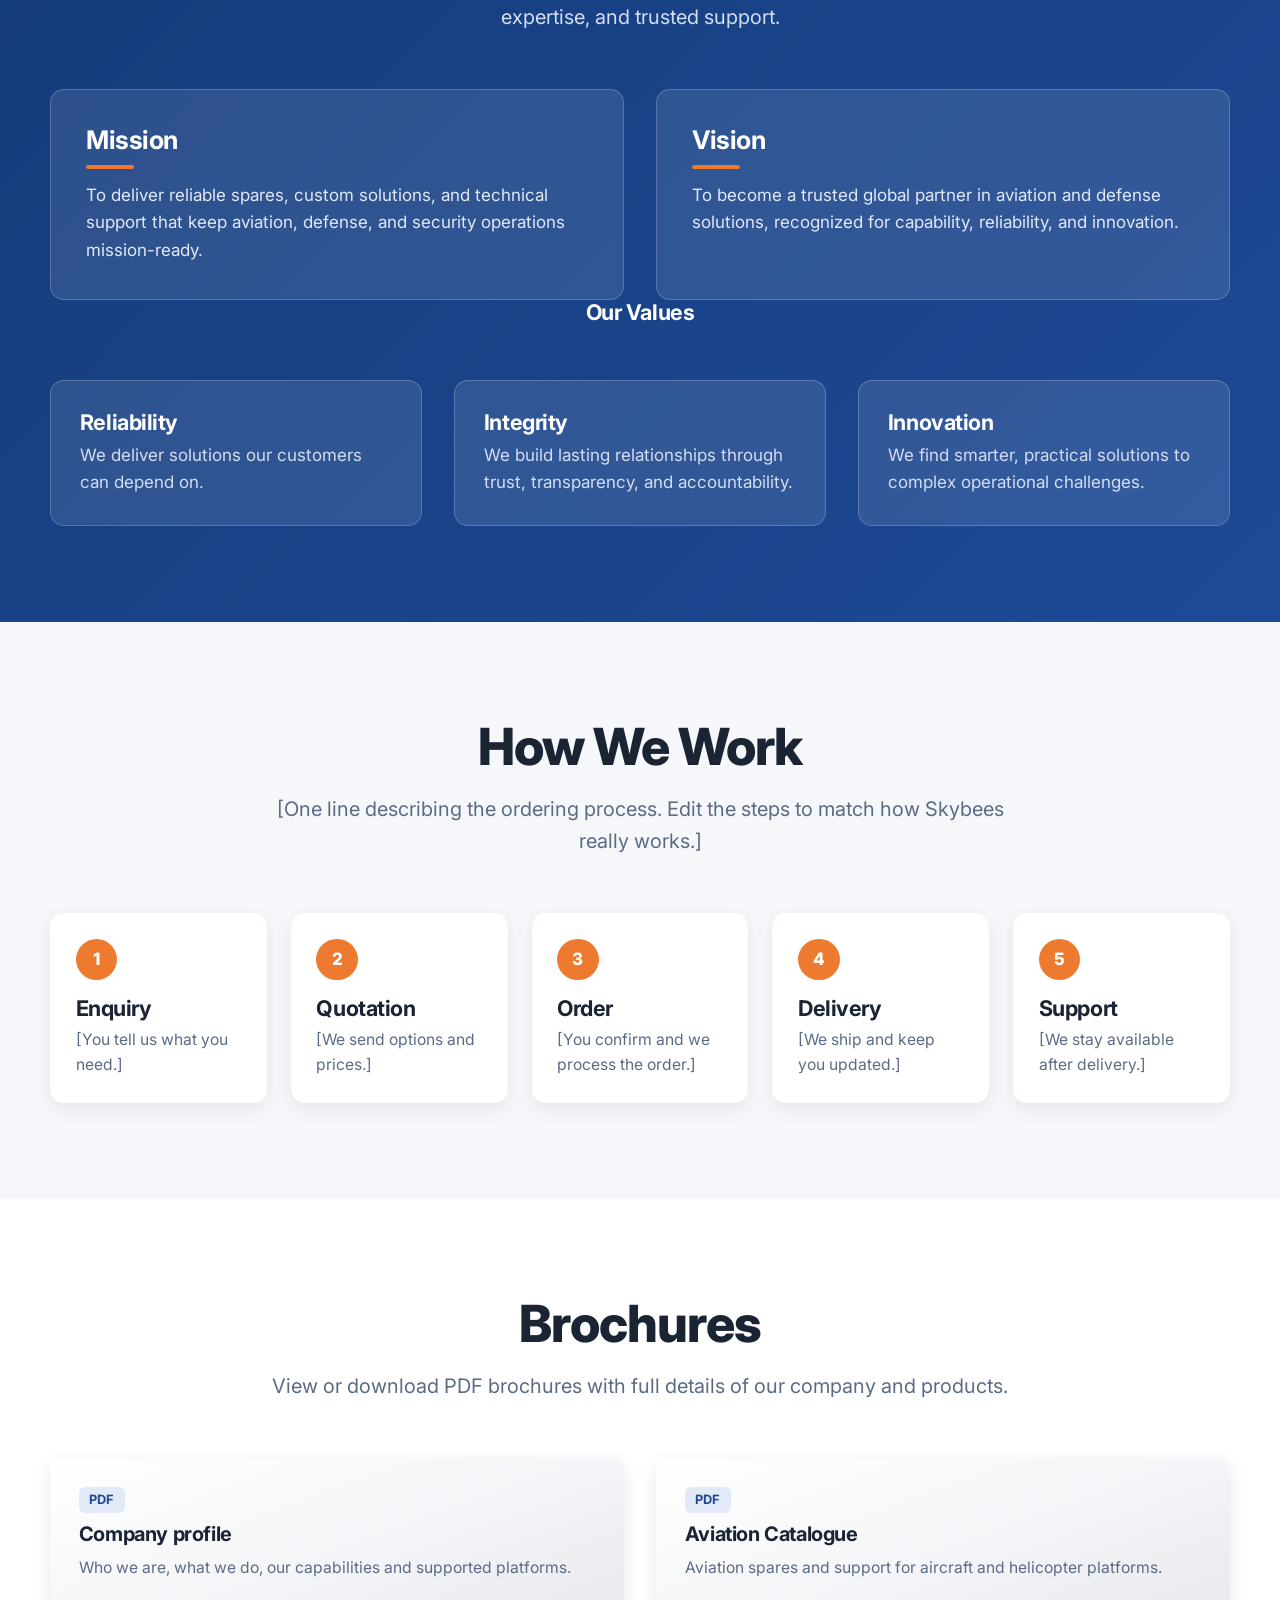
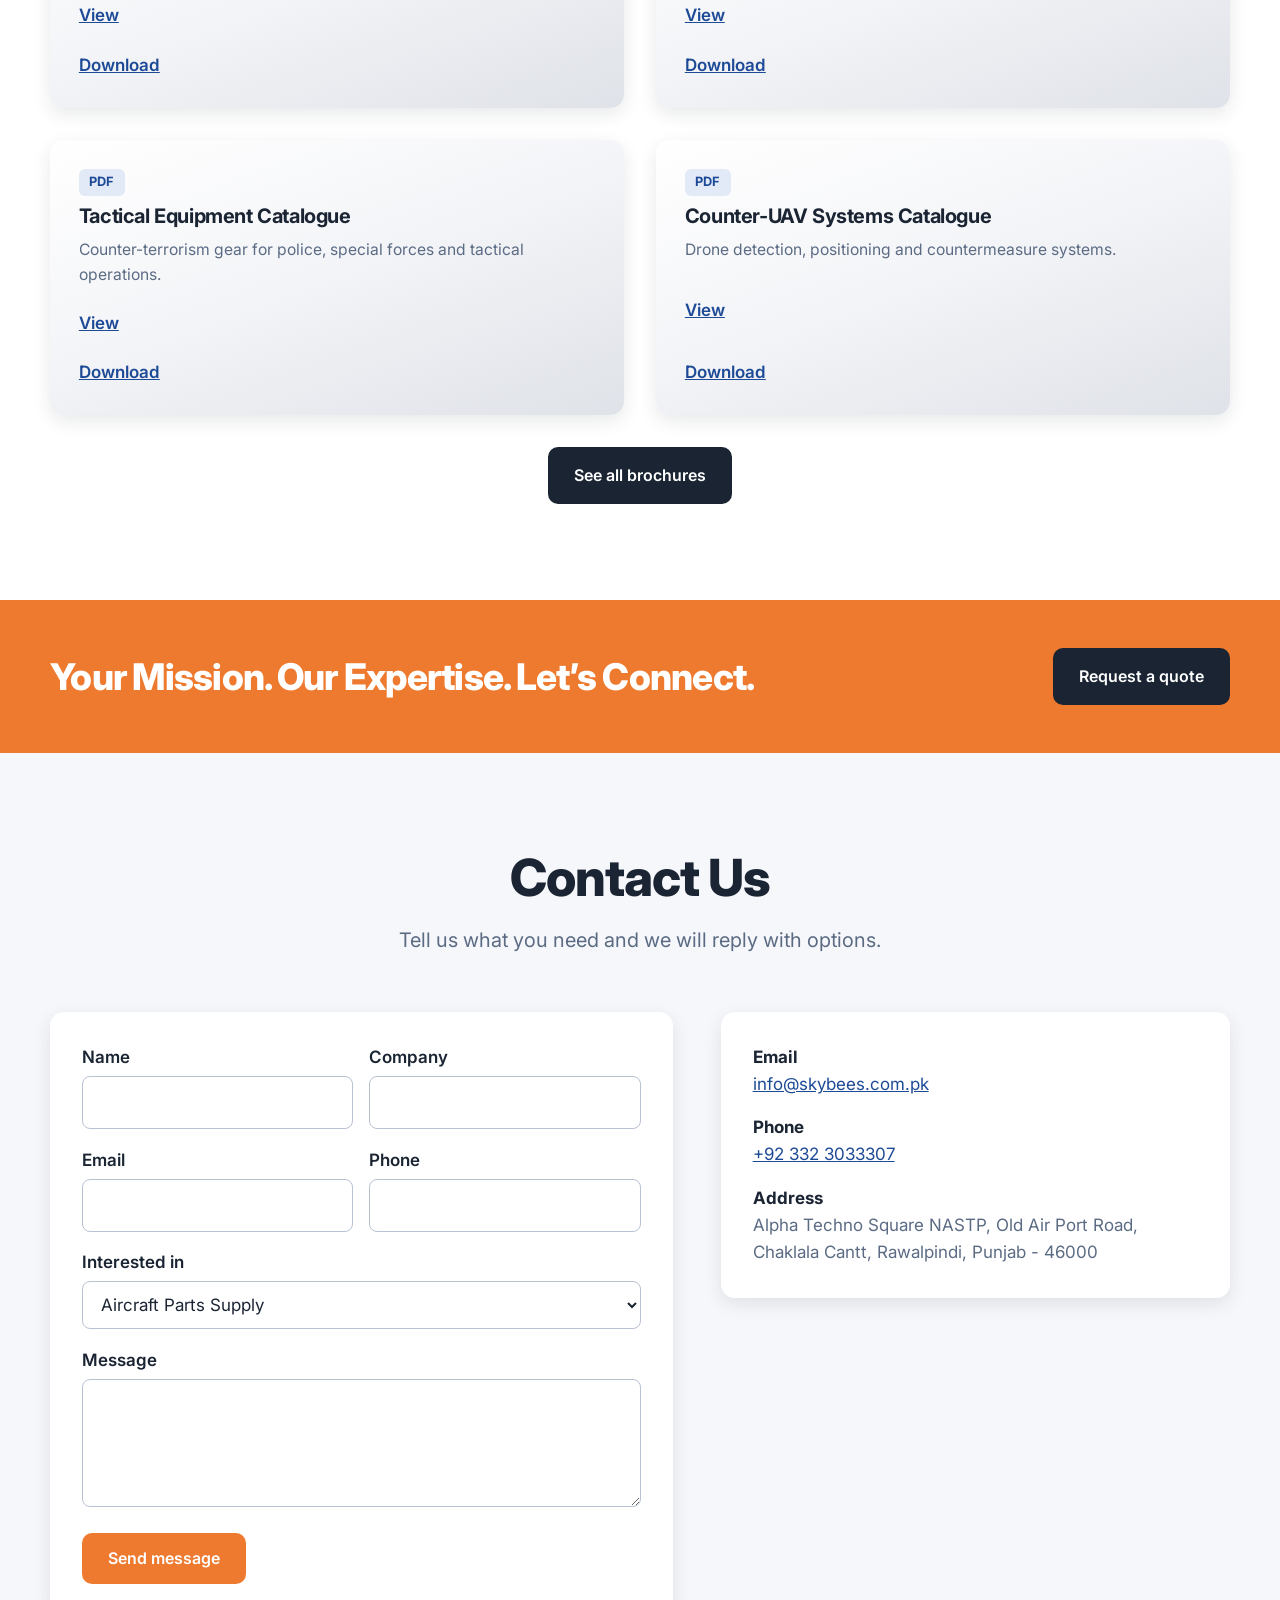
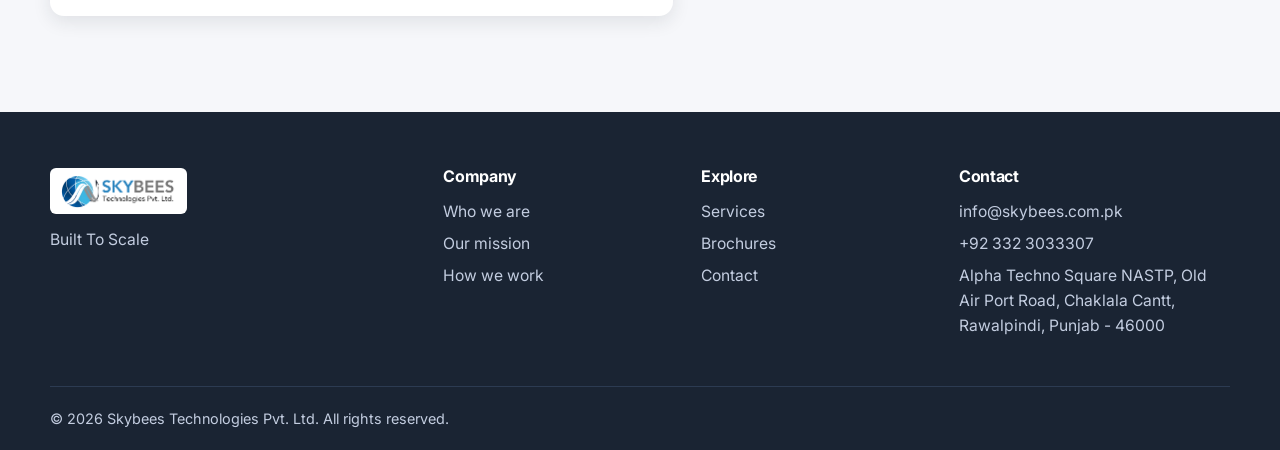
==== commit 3d986dc9: "Add content, logo and brochures" ====
--- a/index.html
+++ b/index.html
@@ -3,8 +3,8 @@
 <head>
   <meta charset="utf-8">
   <meta name="viewport" content="width=device-width, initial-scale=1">
-  <title>Skybees</title>
-  <meta name="description" content="Skybees: products, services, company information and brochures.">
+  <title>Skybees Technologies | Aviation and defense solutions</title>
+  <meta name="description" content="Skybees Technologies: dependable aviation and defense solutions, aircraft parts supply, repair management, avionics integration and technical support.">
   <link rel="icon" href="favicon.svg" type="image/svg+xml">
   <link rel="preconnect" href="https://fonts.googleapis.com">
   <link rel="preconnect" href="https://fonts.gstatic.com" crossorigin>
@@ -17,17 +17,16 @@
 
   <header class="site-header">
     <div class="wrap bar">
-      <a class="brand" href="index.html">
-        <img src="favicon.svg" alt="" width="40" height="40">
-        <span><span class="name">Skybees</span><span class="tag">[Tagline, e.g. "Solutions Since 20XX"]</span></span>
+      <a class="brand" href="index.html" aria-label="Skybees Technologies home">
+        <img src="images/skybees-logo.png" alt="Skybees Technologies Pvt. Ltd." width="170" height="46" style="height:46px;width:auto">
       </a>
       <button class="menu-btn" id="menuBtn" aria-expanded="false" aria-controls="mainNav">Menu</button>
       <nav id="mainNav" aria-label="Main">
         <ul>
           <li><a href="index.html">Home</a></li>
-          <li><a href="index.html#products">Products</a></li>
           <li><a href="index.html#services">Services</a></li>
           <li><a href="index.html#about">About</a></li>
+          <li><a href="index.html#mission">Our mission</a></li>
           <li><a href="brochures.html">Brochures</a></li>
           <li><a href="index.html#contact">Contact</a></li>
         </ul>
@@ -40,10 +39,10 @@
     <!-- HERO -->
     <section class="hero">
       <div class="wrap">
-        <h1>[Main headline: what Skybees does best.]</h1>
-        <p class="lead">[Two sentences on what Skybees supplies, who it serves and where.]</p>
+        <h1>Engineering The Future Of Air Power</h1>
+        <p class="lead">Skybees develops and delivers advanced aerospace solutions spanning avionics, simulation, aircraft systems, MRO, components, and modernization.</p>
         <div class="actions">
-          <a class="btn primary" href="#products">Explore our products</a>
+          <a class="btn primary" href="#services">Explore our services</a>
           <a class="btn" href="brochures.html">Download brochures</a>
         </div>
       </div>
@@ -51,67 +50,10 @@
 
     <!-- KEY FIGURES -->
     <section class="stats" aria-label="Key figures">
-      <div class="wrap">
-        <div class="stat"><strong>[00+]</strong><span>[Years of experience]</span></div>
-        <div class="stat"><strong>[00+]</strong><span>[Customers served]</span></div>
-        <div class="stat"><strong>[00+]</strong><span>[Countries or regions]</span></div>
-        <div class="stat"><strong>[24/7]</strong><span>[Support or response]</span></div>
-      </div>
-    </section>
-
-    <!-- RANGE OF PRODUCTS -->
-    <section class="section" id="products">
-      <div class="wrap">
-        <div class="section-head">
-          <h2>Our Products</h2>
-          <p>[One or two lines introducing the range of products.]</p>
-        </div>
-        <!--
-          HOW TO ADD A PRODUCT CATEGORY
-          Copy one whole <article class="card product"> ... </article> block and paste it
-          after the last one. Change the image, heading and text.
-        -->
-        <div class="grid three">
-          <article class="card product">
-            <div class="media">Image: product 1 (images/product-1.jpg)</div>
-            <div class="body">
-              <h3>[Product category 1]</h3>
-              <p>[Short description of what this category covers.]</p>
-              <ul class="bullets">
-                <li>[Point 1]</li>
-                <li>[Point 2]</li>
-                <li>[Point 3]</li>
-              </ul>
-              <a class="more-link" href="brochures.html">View brochure</a>
-            </div>
-          </article>
-          <article class="card product">
-            <div class="media">Image: product 2 (images/product-2.jpg)</div>
-            <div class="body">
-              <h3>[Product category 2]</h3>
-              <p>[Short description of what this category covers.]</p>
-              <ul class="bullets">
-                <li>[Point 1]</li>
-                <li>[Point 2]</li>
-                <li>[Point 3]</li>
-              </ul>
-              <a class="more-link" href="brochures.html">View brochure</a>
-            </div>
-          </article>
-          <article class="card product">
-            <div class="media">Image: product 3 (images/product-3.jpg)</div>
-            <div class="body">
-              <h3>[Product category 3]</h3>
-              <p>[Short description of what this category covers.]</p>
-              <ul class="bullets">
-                <li>[Point 1]</li>
-                <li>[Point 2]</li>
-                <li>[Point 3]</li>
-              </ul>
-              <a class="more-link" href="brochures.html">View brochure</a>
-            </div>
-          </article>
-        </div>
+      <div class="wrap" style="grid-template-columns:repeat(3,1fr)">
+        <div class="stat"><strong>25+</strong><span>Years of experience</span></div>
+        <div class="stat"><strong>970+</strong><span>Customers served</span></div>
+        <div class="stat"><strong>5+</strong><span>Countries and regions</span></div>
       </div>
     </section>
 
@@ -120,59 +62,54 @@
       <div class="wrap">
         <div class="section-head">
           <h2>Our Services</h2>
-          <p>[One or two lines introducing the services Skybees offers.]</p>
-        </div>
-        <!--
-          HOW TO ADD A SERVICE
-          Copy one whole <article class="card"> ... </article> block and paste it after
-          the last one. The icon is the small drawing inside <div class="icon">.
-        -->
+          <p>Aircraft parts supply, repair management, avionics integration and skilled technical manpower for helicopter and jet platforms.</p>
+        </div>
         <div class="grid two">
         <article class="card">
           <div class="body">
-            <div class="card-head"><div class="icon"><svg viewBox="0 0 24 24" aria-hidden="true"><path d="M12.22 2h-.44a2 2 0 0 0-2 2v.18a2 2 0 0 1-1 1.73l-.43.25a2 2 0 0 1-2 0l-.15-.08a2 2 0 0 0-2.73.73l-.22.38a2 2 0 0 0 .73 2.73l.15.1a2 2 0 0 1 1 1.72v.51a2 2 0 0 1-1 1.74l-.15.09a2 2 0 0 0-.73 2.73l.22.38a2 2 0 0 0 2.73.73l.15-.08a2 2 0 0 1 2 0l.43.25a2 2 0 0 1 1 1.73V20a2 2 0 0 0 2 2h.44a2 2 0 0 0 2-2v-.18a2 2 0 0 1 1-1.73l.43-.25a2 2 0 0 1 2 0l.15.08a2 2 0 0 0 2.73-.73l.22-.39a2 2 0 0 0-.73-2.73l-.15-.08a2 2 0 0 1-1-1.74v-.5a2 2 0 0 1 1-1.74l.15-.09a2 2 0 0 0 .73-2.73l-.22-.38a2 2 0 0 0-2.73-.73l-.15.08a2 2 0 0 1-2 0l-.43-.25a2 2 0 0 1-1-1.73V4a2 2 0 0 0-2-2z"/><circle cx="12" cy="12" r="3"/></svg></div><h3>[Service 1]</h3></div>
-            <p>[One or two sentences describing this service.]</p>
+            <div class="card-head"><div class="icon"><svg viewBox="0 0 24 24" aria-hidden="true"><path d="M21 8a2 2 0 0 0-1-1.73l-7-4a2 2 0 0 0-2 0l-7 4A2 2 0 0 0 3 8v8a2 2 0 0 0 1 1.73l7 4a2 2 0 0 0 2 0l7-4A2 2 0 0 0 21 16Z"/><path d="m3.3 7 8.7 5 8.7-5"/><path d="M12 22V12"/></svg></div><h3>Aircraft Parts Supply</h3></div>
+            <p>Complete supplier, distributor, and stockist of aircraft and helicopter parts and aviation consumables.</p>
             <ul class="bullets">
-              <li>[Point 1]</li>
-              <li>[Point 2]</li>
-              <li>[Point 3]</li>
-              <li>[Point 4]</li>
+              <li>OEM &amp; PMA parts</li>
+              <li>Helicopter components</li>
+              <li>Aviation consumables</li>
+              <li>Expedited delivery</li>
             </ul>
           </div>
         </article>
         <article class="card">
           <div class="body">
-            <div class="card-head"><div class="icon"><svg viewBox="0 0 24 24" aria-hidden="true"><path d="M21 8a2 2 0 0 0-1-1.73l-7-4a2 2 0 0 0-2 0l-7 4A2 2 0 0 0 3 8v8a2 2 0 0 0 1 1.73l7 4a2 2 0 0 0 2 0l7-4A2 2 0 0 0 21 16Z"/><path d="m3.3 7 8.7 5 8.7-5"/><path d="M12 22V12"/></svg></div><h3>[Service 2]</h3></div>
-            <p>[One or two sentences describing this service.]</p>
+            <div class="card-head"><div class="icon"><svg viewBox="0 0 24 24" aria-hidden="true"><path d="M3 12a9 9 0 0 1 9-9 9.75 9.75 0 0 1 6.74 2.74L21 8"/><path d="M21 3v5h-5"/><path d="M21 12a9 9 0 0 1-9 9 9.75 9.75 0 0 1-6.74-2.74L3 16"/><path d="M8 16H3v5"/></svg></div><h3>Repair Management</h3></div>
+            <p>End-to-end repair management services with quality assurance and regulatory compliance.</p>
             <ul class="bullets">
-              <li>[Point 1]</li>
-              <li>[Point 2]</li>
-              <li>[Point 3]</li>
-              <li>[Point 4]</li>
+              <li>Component repair</li>
+              <li>Quality control</li>
+              <li>Regulatory compliance</li>
+              <li>Turnaround tracking</li>
             </ul>
           </div>
         </article>
         <article class="card">
           <div class="body">
-            <div class="card-head"><div class="icon"><svg viewBox="0 0 24 24" aria-hidden="true"><path d="M3 12a9 9 0 0 1 9-9 9.75 9.75 0 0 1 6.74 2.74L21 8"/><path d="M21 3v5h-5"/><path d="M21 12a9 9 0 0 1-9 9 9.75 9.75 0 0 1-6.74-2.74L3 16"/><path d="M8 16H3v5"/></svg></div><h3>[Service 3]</h3></div>
-            <p>[One or two sentences describing this service.]</p>
+            <div class="card-head"><div class="icon"><svg viewBox="0 0 24 24" aria-hidden="true"><rect x="4" y="4" width="16" height="16" rx="2"/><rect x="9" y="9" width="6" height="6"/><path d="M15 2v2M15 20v2M2 15h2M2 9h2M20 15h2M20 9h2M9 2v2M9 20v2"/></svg></div><h3>Avionics Development &amp; Integration</h3></div>
+            <p>Advanced avionics development and integration solutions for modern military and specialized aircraft platforms.</p>
             <ul class="bullets">
-              <li>[Point 1]</li>
-              <li>[Point 2]</li>
-              <li>[Point 3]</li>
-              <li>[Point 4]</li>
+              <li>Avionics system development</li>
+              <li>Display &amp; mission systems</li>
+              <li>Hardware &amp; software integration</li>
+              <li>Testing, upgrades &amp; technical support</li>
             </ul>
           </div>
         </article>
         <article class="card">
           <div class="body">
-            <div class="card-head"><div class="icon"><svg viewBox="0 0 24 24" aria-hidden="true"><path d="M16 21v-2a4 4 0 0 0-4-4H6a4 4 0 0 0-4 4v2"/><circle cx="9" cy="7" r="4"/><path d="M22 21v-2a4 4 0 0 0-3-3.87"/><path d="M16 3.13a4 4 0 0 1 0 7.75"/></svg></div><h3>[Service 4]</h3></div>
-            <p>[One or two sentences describing this service.]</p>
+            <div class="card-head"><div class="icon"><svg viewBox="0 0 24 24" aria-hidden="true"><path d="M16 21v-2a4 4 0 0 0-4-4H6a4 4 0 0 0-4 4v2"/><circle cx="9" cy="7" r="4"/><path d="M22 21v-2a4 4 0 0 0-3-3.87"/><path d="M16 3.13a4 4 0 0 1 0 7.75"/></svg></div><h3>Skilled Aircraft Technical Manpower</h3></div>
+            <p>Providing experienced and qualified aircraft technicians to support the maintenance, repair, and operational readiness of military helicopter and jet platforms.</p>
             <ul class="bullets">
-              <li>[Point 1]</li>
-              <li>[Point 2]</li>
-              <li>[Point 3]</li>
-              <li>[Point 4]</li>
+              <li>Skilled helicopter technicians</li>
+              <li>Military jet aircraft technicians</li>
+              <li>Aircraft maintenance &amp; repair support</li>
+              <li>Technical manpower deployment &amp; consulting</li>
             </ul>
           </div>
         </article>
@@ -185,12 +122,16 @@
       <div class="wrap two-col">
         <div>
           <h2>Who we are</h2>
-          <p>[Replace with Skybees' own story: when it started, what it does, who it works with and what makes it different.]</p>
-          <p>[Optional second paragraph.]</p>
+          <p>Skybees began with a clear vision: to deliver dependable aviation and defense solutions where reliability truly matters.</p>
+          <p>Today, we work with organizations including the Pakistan Air Force (PAF), Royal Saudi Air Force (RSAF), Saudi Land Forces, Pakistan Army Aviation, Pakistan Navy, and commercial partners.</p>
+          <p>We provide spares and support for a wide range of aircraft and helicopter platforms, helping keep critical fleets operational and mission-ready.</p>
+          <p>Beyond supply, Skybees develops custom solutions, technical support, and specialized products tailored to demanding operational requirements.</p>
+          <p>What sets us apart is our agility, technical understanding, trusted relationships, and commitment to finding the right solution when conventional answers are not enough.</p>
+          <h3>Key strengths</h3>
           <ul class="bullets">
-            <li>[Key strength 1]</li>
-            <li>[Key strength 2]</li>
-            <li>[Key strength 3]</li>
+            <li>Mission-Ready Solutions</li>
+            <li>Technical Excellence</li>
+            <li>Trusted &amp; Responsive Support</li>
           </ul>
         </div>
         <div class="media wide">
@@ -205,22 +146,23 @@
       <div class="wrap">
         <div class="section-head">
           <h2>Our Mission</h2>
-          <p>[One line on what drives Skybees.]</p>
+          <p>Driving aviation and defense readiness through reliable solutions, technical expertise, and trusted support.</p>
         </div>
         <div class="mv">
           <div class="panel">
             <h3>Mission</h3>
-            <p>[Write Skybees' mission in one or two sentences.]</p>
+            <p>To deliver reliable spares, custom solutions, and technical support that keep aviation, defense, and security operations mission-ready.</p>
           </div>
           <div class="panel">
             <h3>Vision</h3>
-            <p>[Write Skybees' vision in one or two sentences.]</p>
-          </div>
-        </div>
+            <p>To become a trusted global partner in aviation and defense solutions, recognized for capability, reliability, and innovation.</p>
+          </div>
+        </div>
+        <div class="section-head"><h3>Our Values</h3></div>
         <div class="grid three values">
-          <div class="feature"><h3>[Value 1]</h3><p>[One sentence.]</p></div>
-          <div class="feature"><h3>[Value 2]</h3><p>[One sentence.]</p></div>
-          <div class="feature"><h3>[Value 3]</h3><p>[One sentence.]</p></div>
+          <div class="feature"><h3>Reliability</h3><p>We deliver solutions our customers can depend on.</p></div>
+          <div class="feature"><h3>Integrity</h3><p>We build lasting relationships through trust, transparency, and accountability.</p></div>
+          <div class="feature"><h3>Innovation</h3><p>We find smarter, practical solutions to complex operational challenges.</p></div>
         </div>
       </div>
     </section>
@@ -247,12 +189,13 @@
       <div class="wrap">
         <div class="section-head">
           <h2>Brochures</h2>
-          <p>Download PDF brochures with full details of our products and company.</p>
-        </div>
-        <div class="grid three">
-          <div class="brochure"><span class="badge">PDF</span><h3>Company profile</h3><p>[Short description]</p><a class="dl" href="brochures/company-profile.pdf" download>Download</a></div>
-          <div class="brochure"><span class="badge">PDF</span><h3>[Product brochure 1]</h3><p>[Short description]</p><a class="dl" href="brochures/product-1.pdf" download>Download</a></div>
-          <div class="brochure"><span class="badge">PDF</span><h3>[Product brochure 2]</h3><p>[Short description]</p><a class="dl" href="brochures/product-2.pdf" download>Download</a></div>
+          <p>View or download PDF brochures with full details of our company and products.</p>
+        </div>
+        <div class="grid two">
+          <div class="brochure"><span class="badge">PDF</span><h3>Company profile</h3><p>Who we are, what we do, our capabilities and supported platforms.</p><a class="dl" href="brochures/company-profile.pdf" target="_blank" rel="noopener">View</a> <a class="dl" href="brochures/company-profile.pdf" download>Download</a></div>
+          <div class="brochure"><span class="badge">PDF</span><h3>Aviation Catalogue</h3><p>Aviation spares and support for aircraft and helicopter platforms.</p><a class="dl" href="brochures/aviation-catalogue.pdf" target="_blank" rel="noopener">View</a> <a class="dl" href="brochures/aviation-catalogue.pdf" download>Download</a></div>
+          <div class="brochure"><span class="badge">PDF</span><h3>Tactical Equipment Catalogue</h3><p>Counter-terrorism gear for police, special forces and tactical operations.</p><a class="dl" href="brochures/tactical-equipment.pdf" target="_blank" rel="noopener">View</a> <a class="dl" href="brochures/tactical-equipment.pdf" download>Download</a></div>
+          <div class="brochure"><span class="badge">PDF</span><h3>Counter-UAV Systems Catalogue</h3><p>Drone detection, positioning and countermeasure systems.</p><a class="dl" href="brochures/counter-uav-systems.pdf" target="_blank" rel="noopener">View</a> <a class="dl" href="brochures/counter-uav-systems.pdf" download>Download</a></div>
         </div>
         <div class="actions" style="justify-content:center"><a class="btn dark" href="brochures.html">See all brochures</a></div>
       </div>
@@ -261,7 +204,7 @@
     <!-- CTA BAND -->
     <section class="cta-band" aria-label="Request a quote">
       <div class="wrap">
-        <h2>[Call to action, e.g. "Tell us what you need."]</h2>
+        <h2>Your Mission. Our Expertise. Let’s Connect.</h2>
         <a class="btn dark" href="#contact">Request a quote</a>
       </div>
     </section>
@@ -291,9 +234,10 @@
             </div>
             <label for="topic">Interested in</label>
             <select id="topic" name="topic">
-              <option>[Product category 1]</option>
-              <option>[Product category 2]</option>
-              <option>[Product category 3]</option>
+              <option>Aircraft Parts Supply</option>
+              <option>Repair Management</option>
+              <option>Avionics Development &amp; Integration</option>
+              <option>Skilled Aircraft Technical Manpower</option>
               <option>Something else</option>
             </select>
             <label for="message">Message</label>
@@ -304,15 +248,12 @@
           <div>
             <dl class="facts">
               <dt>Email</dt>
-              <dd><a href="mailto:info@example.com">info@example.com</a> [replace]</dd>
+              <dd><a href="mailto:info@skybees.com.pk">info@skybees.com.pk</a></dd>
               <dt>Phone</dt>
-              <dd><a href="tel:+920000000000">+92 000 0000000</a> [replace]</dd>
+              <dd><a href="tel:+923323033307">+92 332 3033307</a></dd>
               <dt>Address</dt>
-              <dd>[Add office address]</dd>
-              <dt>Working hours</dt>
-              <dd>[Add hours]</dd>
+              <dd>Alpha Techno Square NASTP, Old Air Port Road, Chaklala Cantt, Rawalpindi, Punjab - 46000</dd>
             </dl>
-            <div class="media map-slot">Map: paste a Google Maps embed here</div>
           </div>
         </div>
       </div>
@@ -323,13 +264,13 @@
   <footer class="site-footer">
     <div class="wrap footer-grid">
       <div>
-        <a class="brand" href="index.html"><img src="favicon.svg" alt="" width="36" height="36"><span><span class="name">Skybees</span></span></a>
-        <p>[One sentence about Skybees.]</p>
+        <a class="brand" href="index.html" aria-label="Skybees Technologies home"><img src="images/skybees-logo.png" alt="Skybees Technologies Pvt. Ltd." width="170" height="46" style="height:46px;width:auto;background:#fff;padding:6px 10px;border-radius:6px"></a>
+        <p>Built To Scale</p>
       </div>
       <div>
         <h3>Company</h3>
         <ul>
-          <li><a href="index.html#about">About</a></li>
+          <li><a href="index.html#about">Who we are</a></li>
           <li><a href="index.html#mission">Our mission</a></li>
           <li><a href="index.html#process">How we work</a></li>
         </ul>
@@ -337,7 +278,6 @@
       <div>
         <h3>Explore</h3>
         <ul>
-          <li><a href="index.html#products">Products</a></li>
           <li><a href="index.html#services">Services</a></li>
           <li><a href="brochures.html">Brochures</a></li>
           <li><a href="index.html#contact">Contact</a></li>
@@ -346,13 +286,13 @@
       <div>
         <h3>Contact</h3>
         <ul>
-          <li><a href="mailto:info@example.com">info@example.com</a></li>
-          <li><a href="tel:+920000000000">+92 000 0000000</a></li>
-          <li>[Address]</li>
+          <li><a href="mailto:info@skybees.com.pk">info@skybees.com.pk</a></li>
+          <li><a href="tel:+923323033307">+92 332 3033307</a></li>
+          <li>Alpha Techno Square NASTP, Old Air Port Road, Chaklala Cantt, Rawalpindi, Punjab - 46000</li>
         </ul>
       </div>
     </div>
-    <div class="wrap footer-base">&copy; <span id="year">2026</span> Skybees. All rights reserved.</div>
+    <div class="wrap footer-base">&copy; <span id="year">2026</span> Skybees Technologies Pvt. Ltd. All rights reserved.</div>
   </footer>
 
   <script src="js/main.js"></script>
